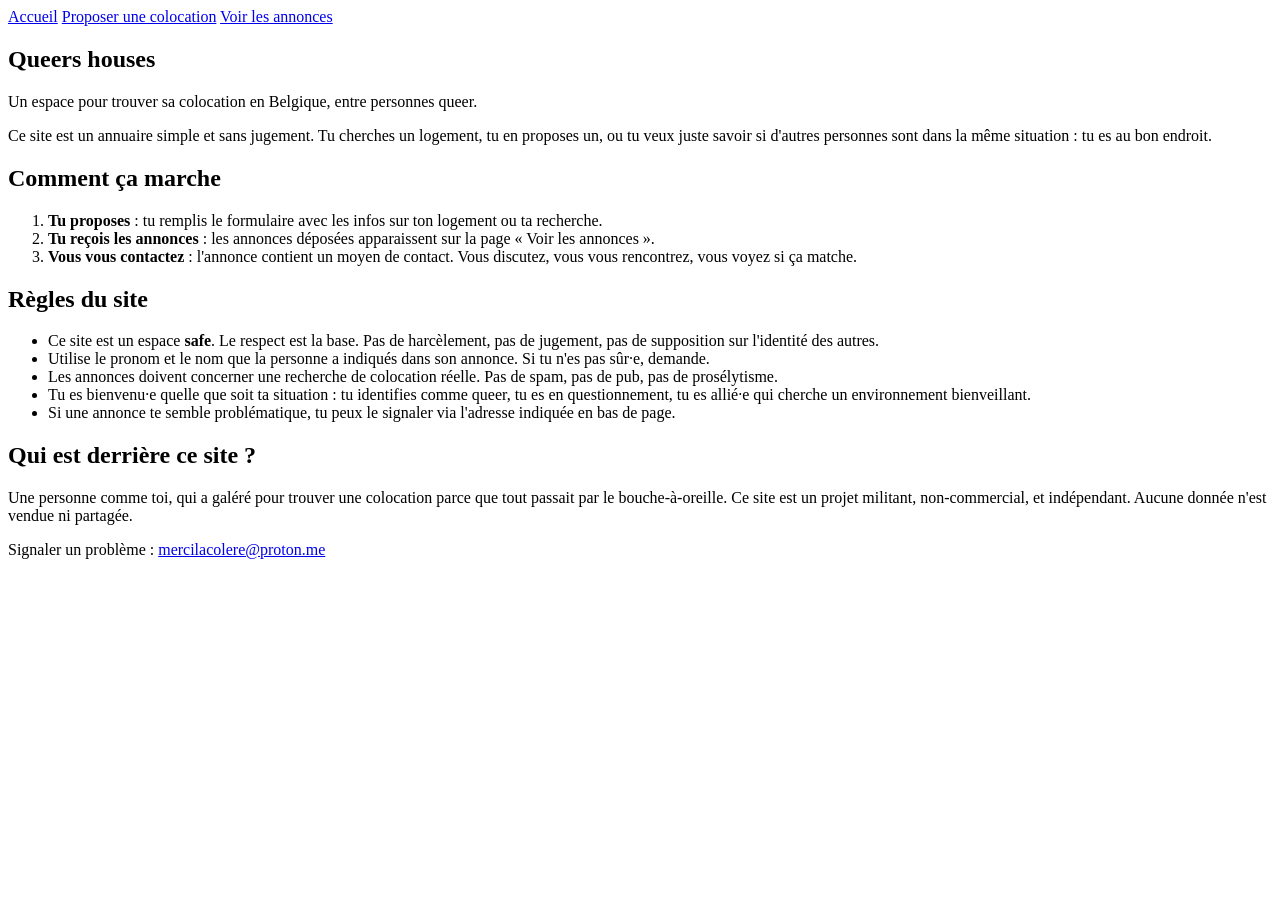
==== index.html @ 4455179f "Add initial HTML structure for Queers houses site" ====
<!DOCTYPE html>
<html lang="fr">
<head>
  <meta charset="UTF-8">
  <meta name="viewport" content="width=device-width, initial-scale=1.0">
  <meta name="robots" content="noindex, nofollow">
  <title>Queers houses</title>
  <link rel="stylesheet" href="style.css">
</head>
<body>
  <header>
    <nav>
      <a href="index.html" class="active">Accueil</a>
      <a href="proposer.html">Proposer une colocation</a>
      <a href="annonces.html">Voir les annonces</a>
    </nav>
  </header>

  <main>
    <section class="hero">
      <h1>Queers houses</h1>
      <p class="tagline">Un espace pour trouver sa colocation en Belgique, entre personnes queer.</p>
      <p>Ce site est un annuaire simple et sans jugement. Tu cherches un logement, tu en proposes un, ou tu veux juste savoir si d'autres personnes sont dans la même situation : tu es au bon endroit.</p>
    </section>

    <section>
      <h2>Comment ça marche</h2>
      <ol>
        <li><strong>Tu proposes</strong> : tu remplis le formulaire avec les infos sur ton logement ou ta recherche.</li>
        <li><strong>Tu reçois les annonces</strong> : les annonces déposées apparaissent sur la page « Voir les annonces ».</li>
        <li><strong>Vous vous contactez</strong> : l'annonce contient un moyen de contact. Vous discutez, vous vous rencontrez, vous voyez si ça matche.</li>
      </ol>
    </section>

    <section>
      <h2>Règles du site</h2>
      <ul>
        <li>Ce site est un espace <strong>safe</strong>. Le respect est la base. Pas de harcèlement, pas de jugement, pas de supposition sur l'identité des autres.</li>
        <li>Utilise le pronom et le nom que la personne a indiqués dans son annonce. Si tu n'es pas sûr·e, demande.</li>
        <li>Les annonces doivent concerner une recherche de colocation réelle. Pas de spam, pas de pub, pas de prosélytisme.</li>
        <li>Tu es bienvenu·e quelle que soit ta situation : tu identifies comme queer, tu es en questionnement, tu es allié·e qui cherche un environnement bienveillant.</li>
        <li>Si une annonce te semble problématique, tu peux le signaler via l'adresse indiquée en bas de page.</li>
      </ul>
    </section>

    <section>
      <h2>Qui est derrière ce site ?</h2>
      <p>Une personne comme toi, qui a galéré pour trouver une colocation parce que tout passait par le bouche-à-oreille. Ce site est un projet militant, non-commercial, et indépendant. Aucune donnée n'est vendue ni partagée.</p>
    </section>
  </main>

  <footer>
    <p>Signaler un problème : <a href="mailto:mercilacolere@proton.me">mercilacolere@proton.me</a></p>
  </footer>
</body>
</html>
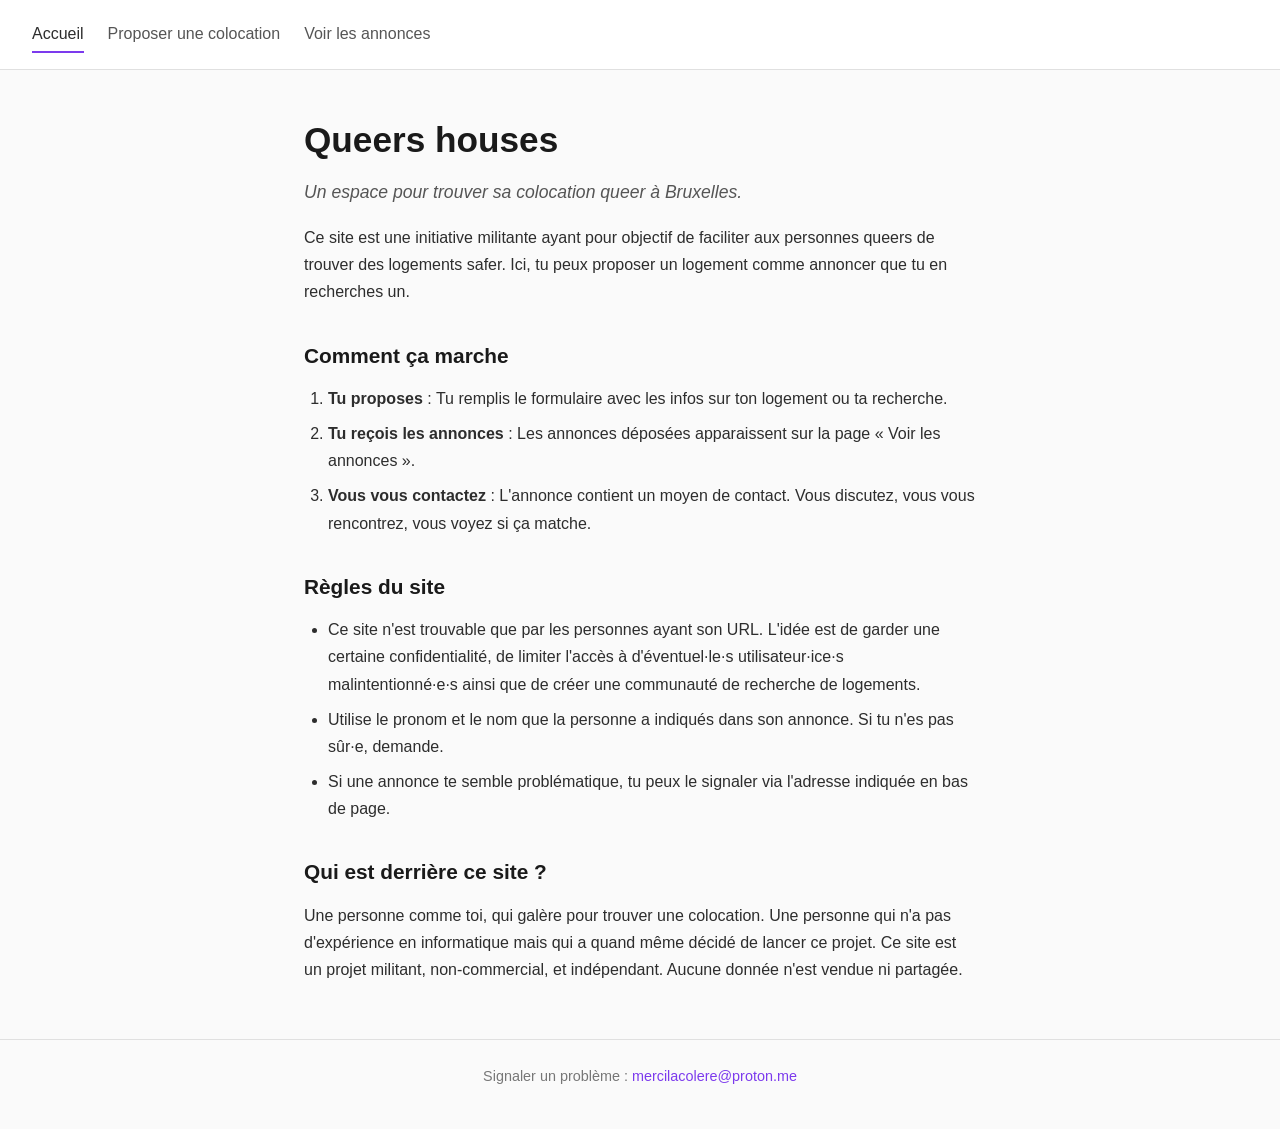
==== commit 851afff2: "Revise content for clarity and detail in index.html Updated text to enhance clarity and specificity " ====
--- a/index.html
+++ b/index.html
@@ -19,33 +19,31 @@
   <main>
     <section class="hero">
       <h1>Queers houses</h1>
-      <p class="tagline">Un espace pour trouver sa colocation en Belgique, entre personnes queer.</p>
-      <p>Ce site est un annuaire simple et sans jugement. Tu cherches un logement, tu en proposes un, ou tu veux juste savoir si d'autres personnes sont dans la même situation : tu es au bon endroit.</p>
+      <p class="tagline">Un espace pour trouver sa colocation queer à Bruxelles.</p>
+      <p>Ce site est une initiative militante ayant pour objectif de faciliter aux personnes queers de trouver des logements safer. Ici, tu peux proposer un logement comme annoncer que tu en recherches un.</p>
     </section>
 
     <section>
       <h2>Comment ça marche</h2>
       <ol>
-        <li><strong>Tu proposes</strong> : tu remplis le formulaire avec les infos sur ton logement ou ta recherche.</li>
-        <li><strong>Tu reçois les annonces</strong> : les annonces déposées apparaissent sur la page « Voir les annonces ».</li>
-        <li><strong>Vous vous contactez</strong> : l'annonce contient un moyen de contact. Vous discutez, vous vous rencontrez, vous voyez si ça matche.</li>
+        <li><strong>Tu proposes</strong> : Tu remplis le formulaire avec les infos sur ton logement ou ta recherche.</li>
+        <li><strong>Tu reçois les annonces</strong> : Les annonces déposées apparaissent sur la page « Voir les annonces ».</li>
+        <li><strong>Vous vous contactez</strong> : L'annonce contient un moyen de contact. Vous discutez, vous vous rencontrez, vous voyez si ça matche.</li>
       </ol>
     </section>
 
     <section>
       <h2>Règles du site</h2>
       <ul>
-        <li>Ce site est un espace <strong>safe</strong>. Le respect est la base. Pas de harcèlement, pas de jugement, pas de supposition sur l'identité des autres.</li>
+        <li>Ce site n'est trouvable que par les personnes ayant son URL. L'idée est de garder une certaine confidentialité, de limiter l'accès à d'éventuel·le·s utilisateur·ice·s malintentionné·e·s ainsi que de créer une communauté de recherche de logements.</li>
         <li>Utilise le pronom et le nom que la personne a indiqués dans son annonce. Si tu n'es pas sûr·e, demande.</li>
-        <li>Les annonces doivent concerner une recherche de colocation réelle. Pas de spam, pas de pub, pas de prosélytisme.</li>
-        <li>Tu es bienvenu·e quelle que soit ta situation : tu identifies comme queer, tu es en questionnement, tu es allié·e qui cherche un environnement bienveillant.</li>
         <li>Si une annonce te semble problématique, tu peux le signaler via l'adresse indiquée en bas de page.</li>
       </ul>
     </section>
 
     <section>
       <h2>Qui est derrière ce site ?</h2>
-      <p>Une personne comme toi, qui a galéré pour trouver une colocation parce que tout passait par le bouche-à-oreille. Ce site est un projet militant, non-commercial, et indépendant. Aucune donnée n'est vendue ni partagée.</p>
+      <p>Une personne comme toi, qui galère pour trouver une colocation. Une personne qui n'a pas d'expérience en informatique mais qui a quand même décidé de lancer ce projet. Ce site est un projet militant, non-commercial, et indépendant. Aucune donnée n'est vendue ni partagée.</p>
     </section>
   </main>
 
--- a/style.css
+++ b/style.css
@@ -0,0 +1,283 @@
+/* ===== Reset & Base ===== */
+*, *::before, *::after {
+  box-sizing: border-box;
+  margin: 0;
+  padding: 0;
+}
+
+body {
+  font-family: 'Liberation Sans', 'Segoe UI', system-ui, sans-serif;
+  line-height: 1.7;
+  color: #2d2d2d;
+  background: #fafafa;
+  min-height: 100vh;
+  display: flex;
+  flex-direction: column;
+}
+
+/* ===== Header & Nav ===== */
+header {
+  background: #fff;
+  border-bottom: 1px solid #e0e0e0;
+  padding: 1rem 2rem;
+}
+
+nav {
+  display: flex;
+  gap: 1.5rem;
+  flex-wrap: wrap;
+}
+
+nav a {
+  text-decoration: none;
+  color: #555;
+  font-weight: 500;
+  padding: 0.25rem 0;
+  border-bottom: 2px solid transparent;
+  transition: color 0.2s, border-color 0.2s;
+}
+
+nav a:hover {
+  color: #2d2d2d;
+}
+
+nav a.active {
+  color: #2d2d2d;
+  border-bottom-color: #7c3aed;
+}
+
+/* ===== Main ===== */
+main {
+  flex: 1;
+  max-width: 720px;
+  width: 100%;
+  margin: 0 auto;
+  padding: 2.5rem 1.5rem;
+}
+
+h1 {
+  font-size: 1.8rem;
+  margin-bottom: 1rem;
+  color: #1a1a1a;
+}
+
+h2 {
+  font-size: 1.3rem;
+  margin: 2rem 0 0.75rem;
+  color: #1a1a1a;
+}
+
+p {
+  margin-bottom: 1rem;
+}
+
+ul, ol {
+  padding-left: 1.5rem;
+  margin-bottom: 1rem;
+}
+
+li {
+  margin-bottom: 0.5rem;
+}
+
+/* ===== Hero ===== */
+.hero {
+  margin-bottom: 2rem;
+}
+
+.hero h1 {
+  font-size: 2.2rem;
+  margin-bottom: 0.5rem;
+}
+
+.tagline {
+  font-size: 1.1rem;
+  color: #555;
+  font-style: italic;
+}
+
+/* ===== Form ===== */
+.form {
+  margin-top: 1.5rem;
+  display: flex;
+  flex-direction: column;
+  gap: 1.25rem;
+}
+
+.form-group {
+  display: flex;
+  flex-direction: column;
+  gap: 0.35rem;
+}
+
+.form-group label {
+  font-weight: 600;
+  font-size: 0.95rem;
+}
+
+.form-group small {
+  color: #777;
+  font-size: 0.8rem;
+}
+
+.form-group input,
+.form-group select,
+.form-group textarea {
+  padding: 0.6rem 0.75rem;
+  border: 1px solid #ccc;
+  border-radius: 6px;
+  font-size: 1rem;
+  font-family: inherit;
+  background: #fff;
+  transition: border-color 0.2s;
+}
+
+.form-group input:focus,
+.form-group select:focus,
+.form-group textarea:focus {
+  outline: none;
+  border-color: #7c3aed;
+  box-shadow: 0 0 0 3px rgba(124, 58, 237, 0.1);
+}
+
+.form-group textarea {
+  resize: vertical;
+  min-height: 100px;
+}
+
+button[type="submit"] {
+  margin-top: 0.5rem;
+  padding: 0.75rem 1.5rem;
+  background: #7c3aed;
+  color: #fff;
+  border: none;
+  border-radius: 6px;
+  font-size: 1rem;
+  font-weight: 600;
+  cursor: pointer;
+  transition: background 0.2s;
+}
+
+button[type="submit"]:hover {
+  background: #6d28d9;
+}
+
+/* ===== Annonces ===== */
+.annonces {
+  display: flex;
+  flex-direction: column;
+  gap: 1.5rem;
+  margin-top: 1.5rem;
+}
+
+.annonce {
+  background: #fff;
+  border: 1px solid #e0e0e0;
+  border-radius: 8px;
+  padding: 1.25rem 1.5rem;
+}
+
+.annonce-meta {
+  display: flex;
+  align-items: center;
+  gap: 0.75rem;
+  margin-bottom: 0.5rem;
+  flex-wrap: wrap;
+}
+
+.badge {
+  display: inline-block;
+  padding: 0.15rem 0.6rem;
+  border-radius: 4px;
+  font-size: 0.8rem;
+  font-weight: 600;
+}
+
+.badge-proposer {
+  background: #ede9fe;
+  color: #6d28d9;
+}
+
+.badge-chercher {
+  background: #d1fae5;
+  color: #065f46;
+}
+
+.annonce-quartier {
+  font-weight: 600;
+  color: #444;
+}
+
+.annonce-date {
+  color: #888;
+  font-size: 0.85rem;
+  margin-left: auto;
+}
+
+.annonce h3 {
+  font-size: 1.1rem;
+  margin-bottom: 0.5rem;
+}
+
+.annonce p {
+  margin-bottom: 0.5rem;
+}
+
+.annonce-contact {
+  font-size: 0.9rem;
+  color: #555;
+}
+
+.empty-state {
+  text-align: center;
+  color: #888;
+  font-style: italic;
+  margin-top: 2rem;
+}
+
+/* ===== Footer ===== */
+footer {
+  text-align: center;
+  padding: 1.5rem;
+  border-top: 1px solid #e0e0e0;
+  color: #777;
+  font-size: 0.9rem;
+}
+
+footer a {
+  color: #7c3aed;
+  text-decoration: none;
+}
+
+footer a:hover {
+  text-decoration: underline;
+}
+
+/* ===== Responsive ===== */
+@media (max-width: 600px) {
+  header {
+    padding: 0.75rem 1rem;
+  }
+
+  nav {
+    gap: 1rem;
+  }
+
+  main {
+    padding: 1.5rem 1rem;
+  }
+
+  .hero h1 {
+    font-size: 1.7rem;
+  }
+
+  .annonce-meta {
+    flex-direction: column;
+    align-items: flex-start;
+    gap: 0.25rem;
+  }
+
+  .annonce-date {
+    margin-left: 0;
+  }
+}
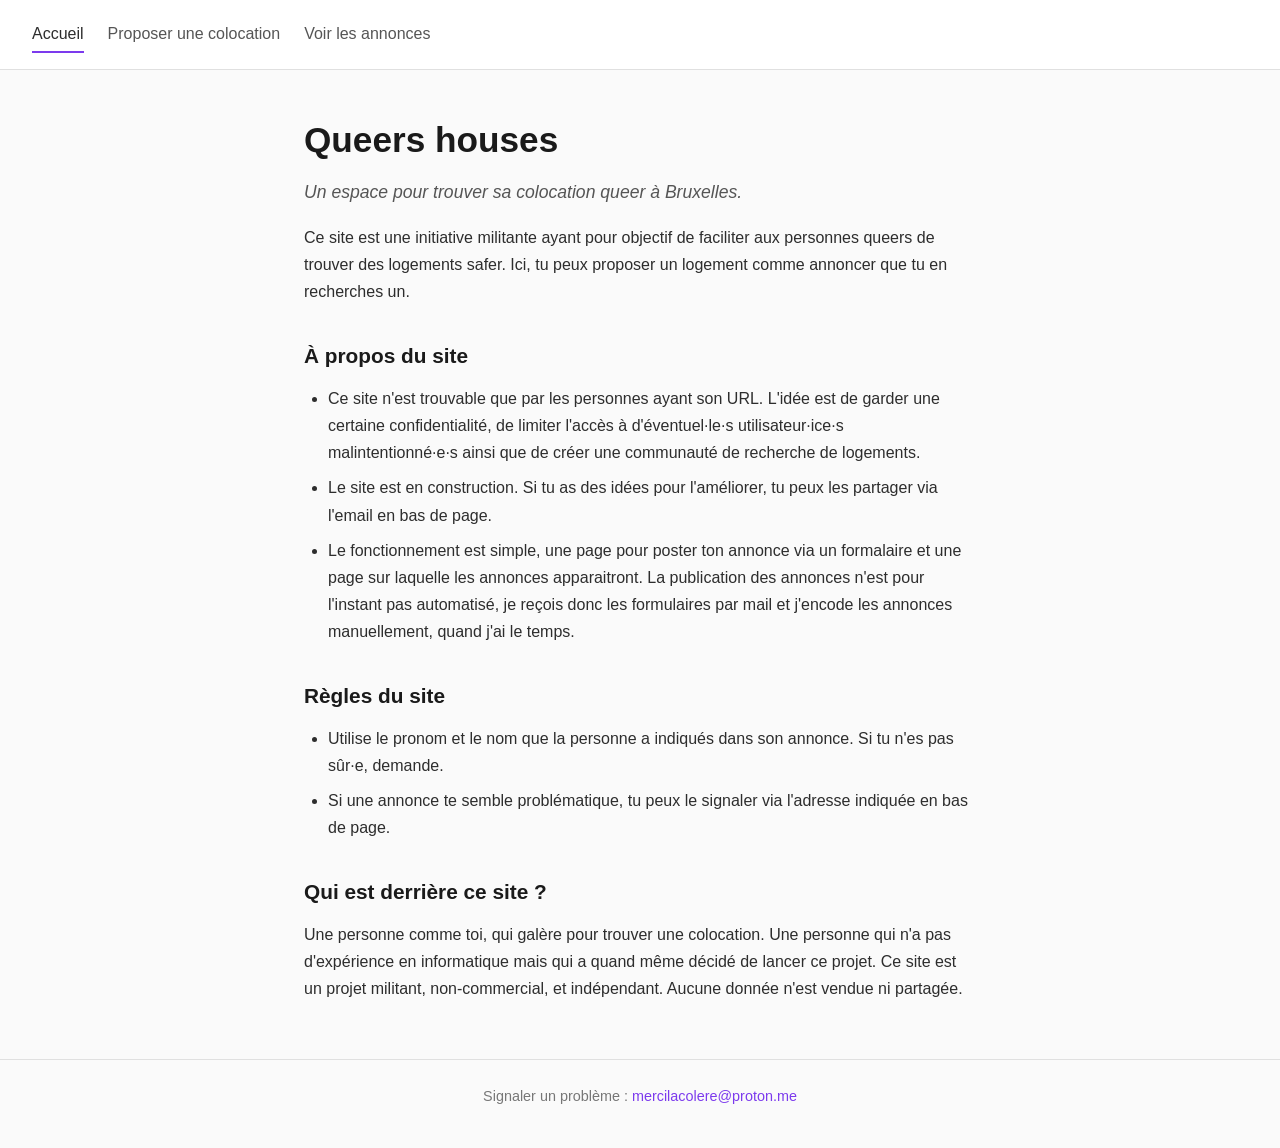
==== commit 76ff9dd7: "Revise site information and update sections Added a new section about the site and removed details f" ====
--- a/index.html
+++ b/index.html
@@ -23,19 +23,18 @@
       <p>Ce site est une initiative militante ayant pour objectif de faciliter aux personnes queers de trouver des logements safer. Ici, tu peux proposer un logement comme annoncer que tu en recherches un.</p>
     </section>
 
-    <section>
-      <h2>Comment ça marche</h2>
-      <ol>
-        <li><strong>Tu proposes</strong> : Tu remplis le formulaire avec les infos sur ton logement ou ta recherche.</li>
-        <li><strong>Tu reçois les annonces</strong> : Les annonces déposées apparaissent sur la page « Voir les annonces ».</li>
-        <li><strong>Vous vous contactez</strong> : L'annonce contient un moyen de contact. Vous discutez, vous vous rencontrez, vous voyez si ça matche.</li>
-      </ol>
+        <section>
+      <h2>À propos du site</h2>
+      <ul>
+        <li>Ce site n'est trouvable que par les personnes ayant son URL. L'idée est de garder une certaine confidentialité, de limiter l'accès à d'éventuel·le·s utilisateur·ice·s malintentionné·e·s ainsi que de créer une communauté de recherche de logements.</li>
+        <li>Le site est en construction. Si tu as des idées pour l'améliorer, tu peux les partager via l'email en bas de page.</li>
+        <li>Le fonctionnement est simple, une page pour poster ton annonce via un formalaire et une page sur laquelle les annonces apparaitront. La publication des annonces n'est pour l'instant pas automatisé, je reçois donc les formulaires par mail et j'encode les annonces manuellement, quand j'ai le temps.</li>
+      </ul>
     </section>
 
     <section>
       <h2>Règles du site</h2>
       <ul>
-        <li>Ce site n'est trouvable que par les personnes ayant son URL. L'idée est de garder une certaine confidentialité, de limiter l'accès à d'éventuel·le·s utilisateur·ice·s malintentionné·e·s ainsi que de créer une communauté de recherche de logements.</li>
         <li>Utilise le pronom et le nom que la personne a indiqués dans son annonce. Si tu n'es pas sûr·e, demande.</li>
         <li>Si une annonce te semble problématique, tu peux le signaler via l'adresse indiquée en bas de page.</li>
       </ul>
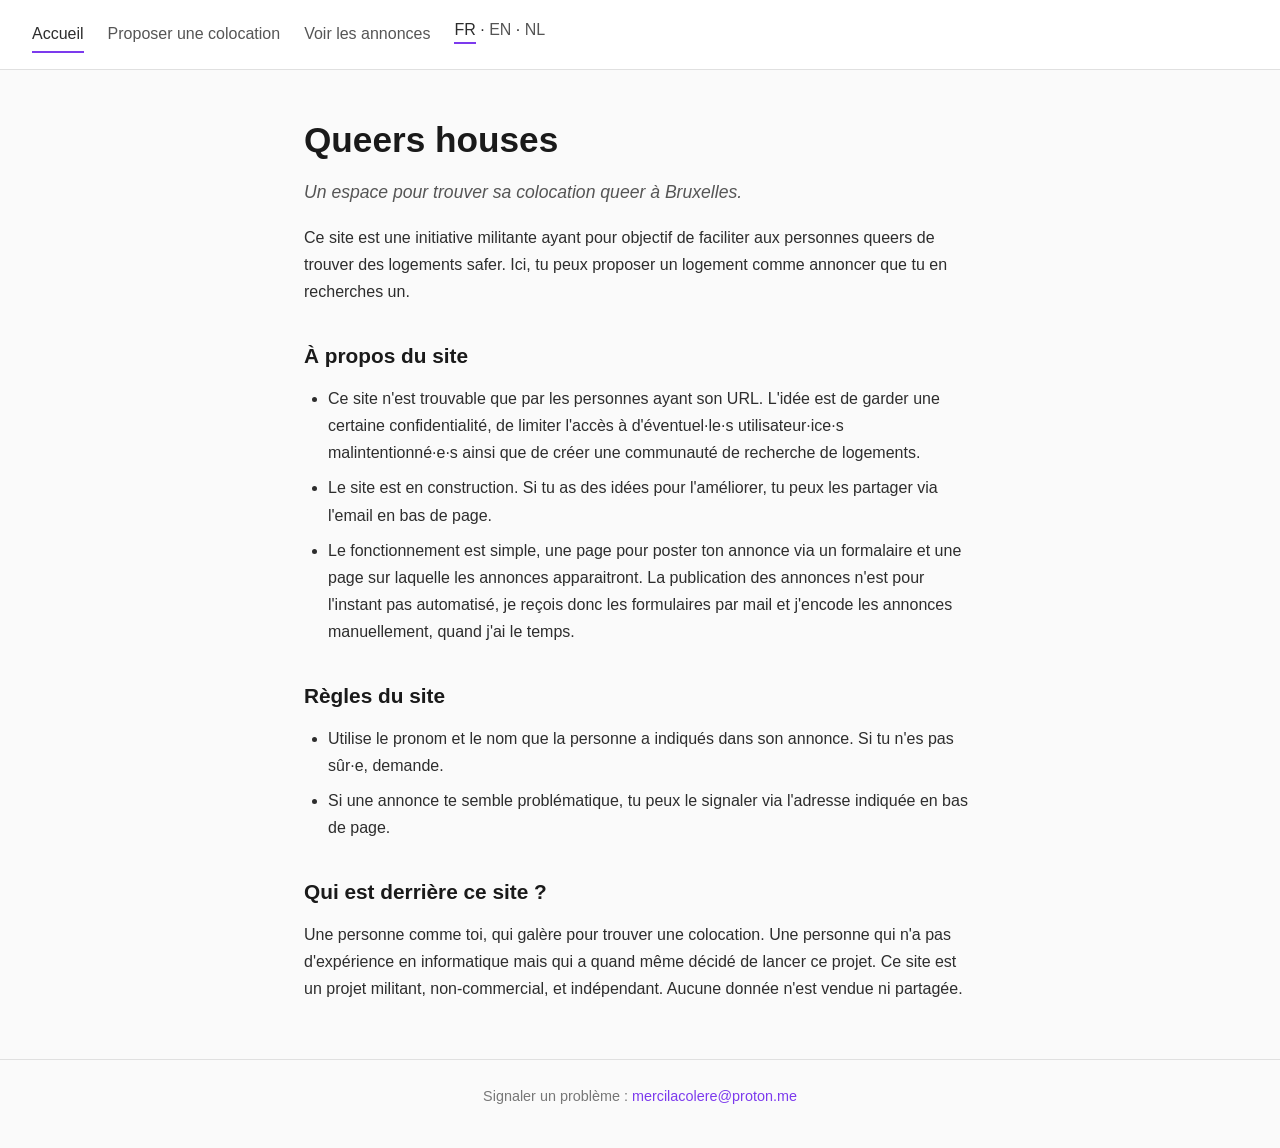
==== commit 6ba60d84: "Add language switcher to navigation" ====
--- a/index.html
+++ b/index.html
@@ -13,6 +13,11 @@
       <a href="index.html" class="active">Accueil</a>
       <a href="proposer.html">Proposer une colocation</a>
       <a href="annonces.html">Voir les annonces</a>
+      <span class="lang-switcher">
+        <a href="index.html" class="active">FR</a> ·
+        <a href="index-en.html">EN</a> ·
+        <a href="index-nl.html">NL</a>
+      </span>
     </nav>
   </header>
 
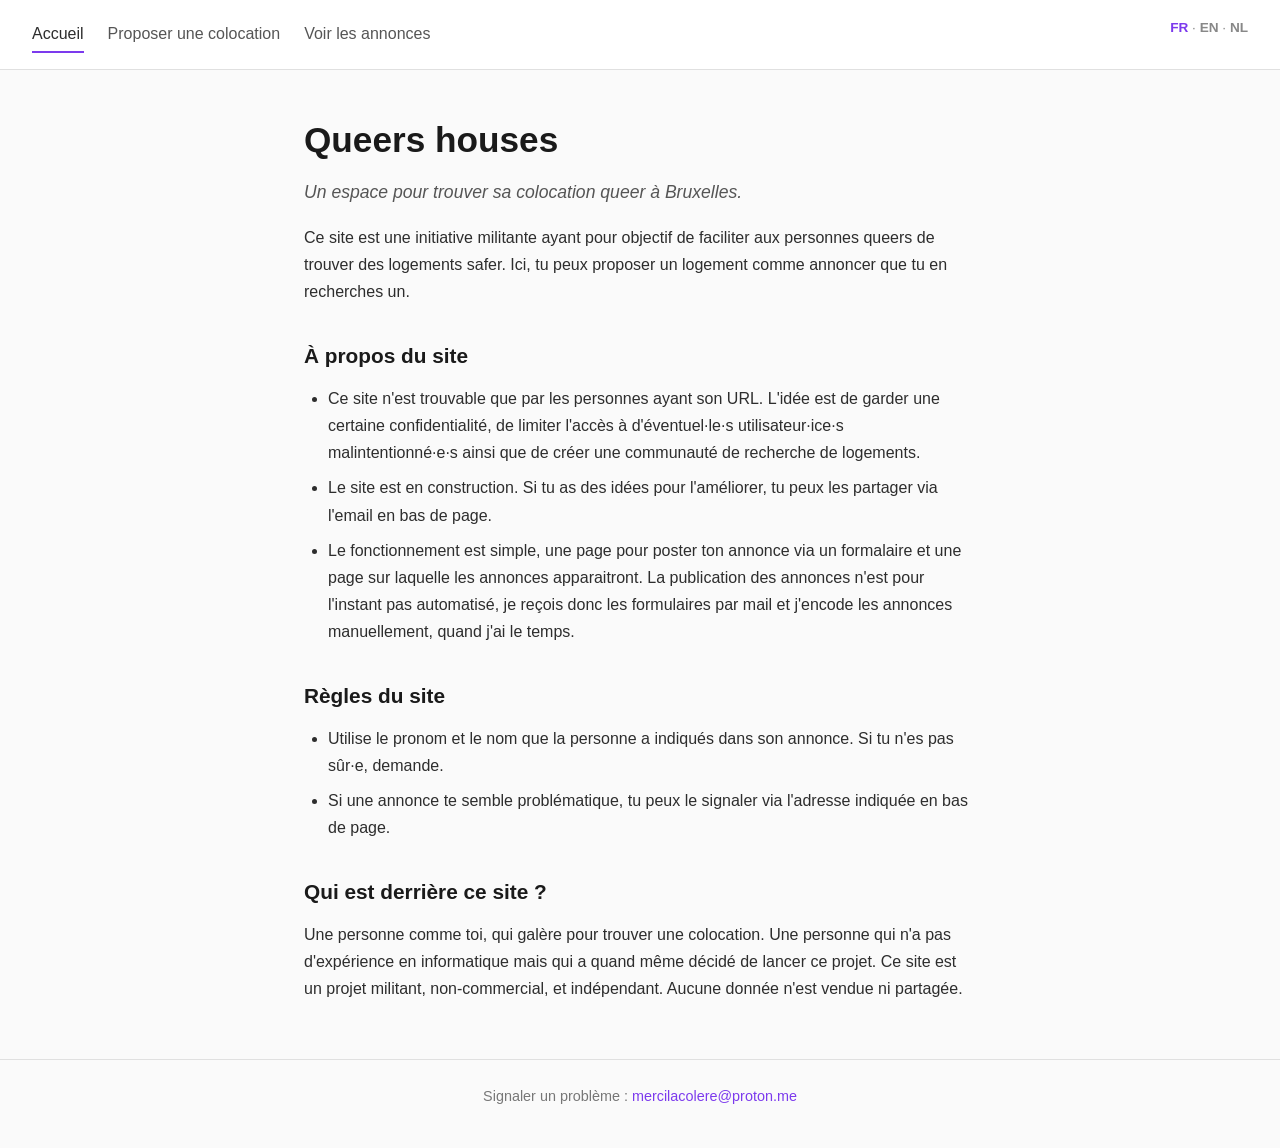
==== commit abba22ec: "Fix HTML formatting in index.html" ====
--- a/index.html
+++ b/index.html
@@ -28,7 +28,7 @@
       <p>Ce site est une initiative militante ayant pour objectif de faciliter aux personnes queers de trouver des logements safer. Ici, tu peux proposer un logement comme annoncer que tu en recherches un.</p>
     </section>
 
-        <section>
+    <section>
       <h2>À propos du site</h2>
       <ul>
         <li>Ce site n'est trouvable que par les personnes ayant son URL. L'idée est de garder une certaine confidentialité, de limiter l'accès à d'éventuel·le·s utilisateur·ice·s malintentionné·e·s ainsi que de créer une communauté de recherche de logements.</li>
--- a/style.css
+++ b/style.css
@@ -281,3 +281,41 @@
     margin-left: 0;
   }
 }
+  
+/* ===== Language Switcher ===== */
+.lang-switcher {
+  margin-left: auto;
+  font-size: 0.85rem;
+  color: #888;
+}
+
+.lang-switcher a {
+  font-weight: 600;
+  border-bottom: none !important;
+  color: #888;
+}
+
+.lang-switcher a:hover {
+  color: #2d2d2d;
+}
+
+.lang-switcher a.active {
+  color: #7c3aed;
+}
+
+/* ===== Photos dans les annonces ===== */
+.annonce-photos {
+  display: flex;
+  gap: 0.5rem;
+  margin-bottom: 0.75rem;
+  overflow-x: auto;
+  padding-bottom: 0.25rem;
+}
+
+.annonce-photos img {
+  width: 100px;
+  height: 100px;
+  object-fit: cover;
+  border-radius: 6px;
+  flex-shrink: 0;
+}
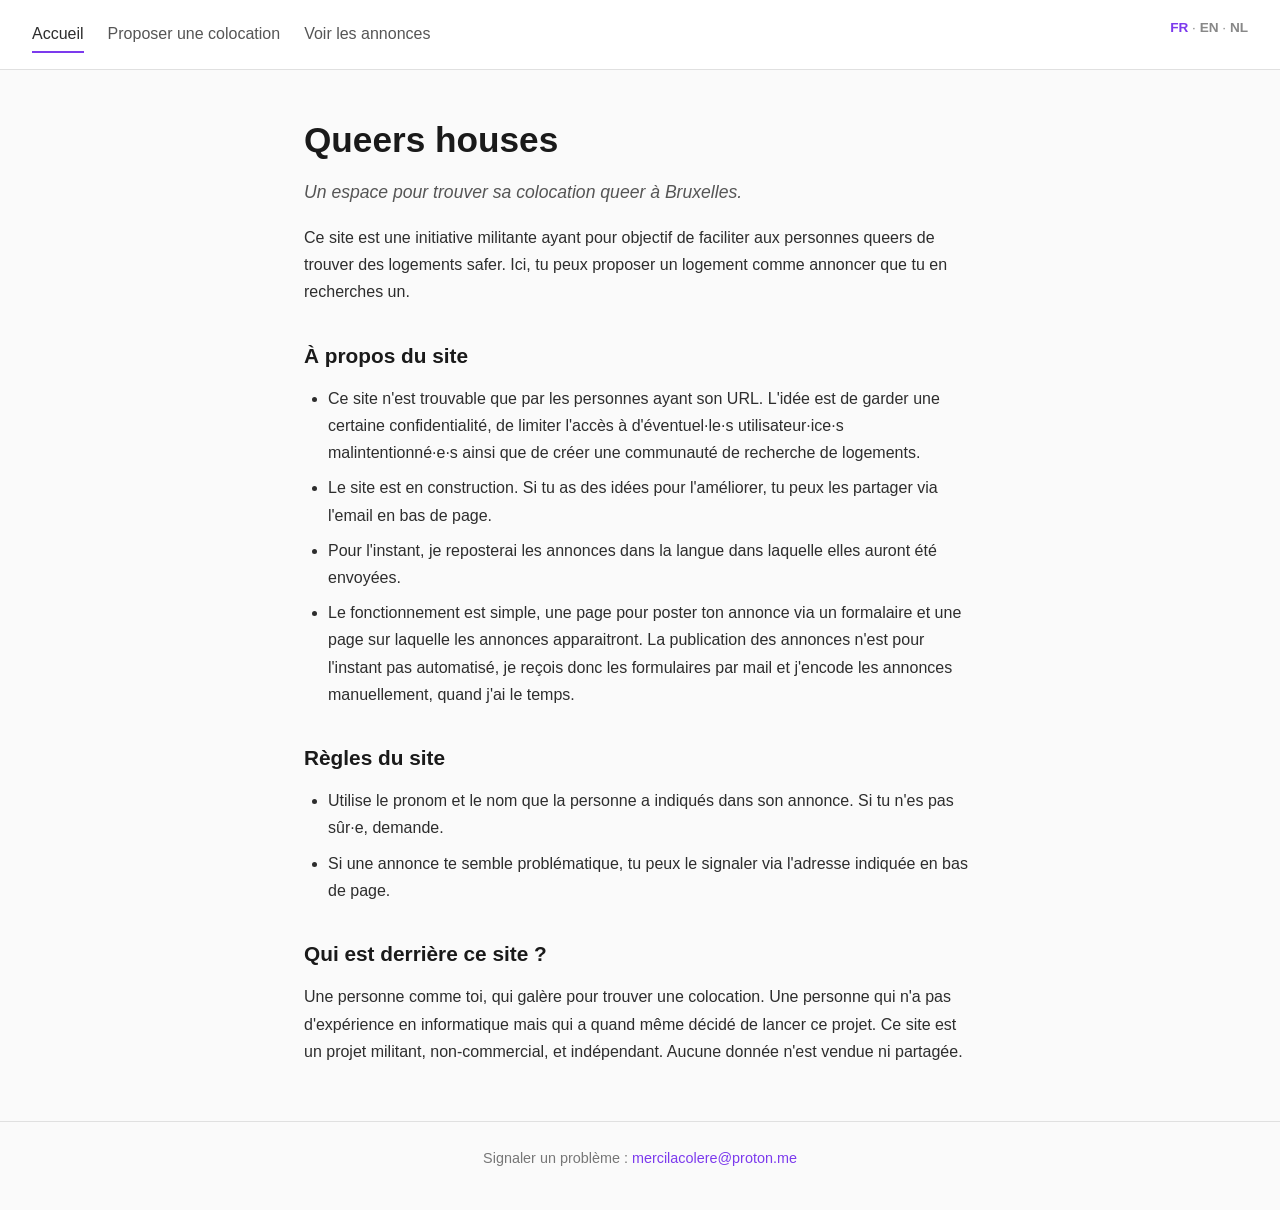
==== commit f16e6aab: "Add note about reposting ads in original language" ====
--- a/index.html
+++ b/index.html
@@ -33,6 +33,7 @@
       <ul>
         <li>Ce site n'est trouvable que par les personnes ayant son URL. L'idée est de garder une certaine confidentialité, de limiter l'accès à d'éventuel·le·s utilisateur·ice·s malintentionné·e·s ainsi que de créer une communauté de recherche de logements.</li>
         <li>Le site est en construction. Si tu as des idées pour l'améliorer, tu peux les partager via l'email en bas de page.</li>
+        <li>Pour l'instant, je reposterai les annonces dans la langue dans laquelle elles auront été envoyées.</li>
         <li>Le fonctionnement est simple, une page pour poster ton annonce via un formalaire et une page sur laquelle les annonces apparaitront. La publication des annonces n'est pour l'instant pas automatisé, je reçois donc les formulaires par mail et j'encode les annonces manuellement, quand j'ai le temps.</li>
       </ul>
     </section>
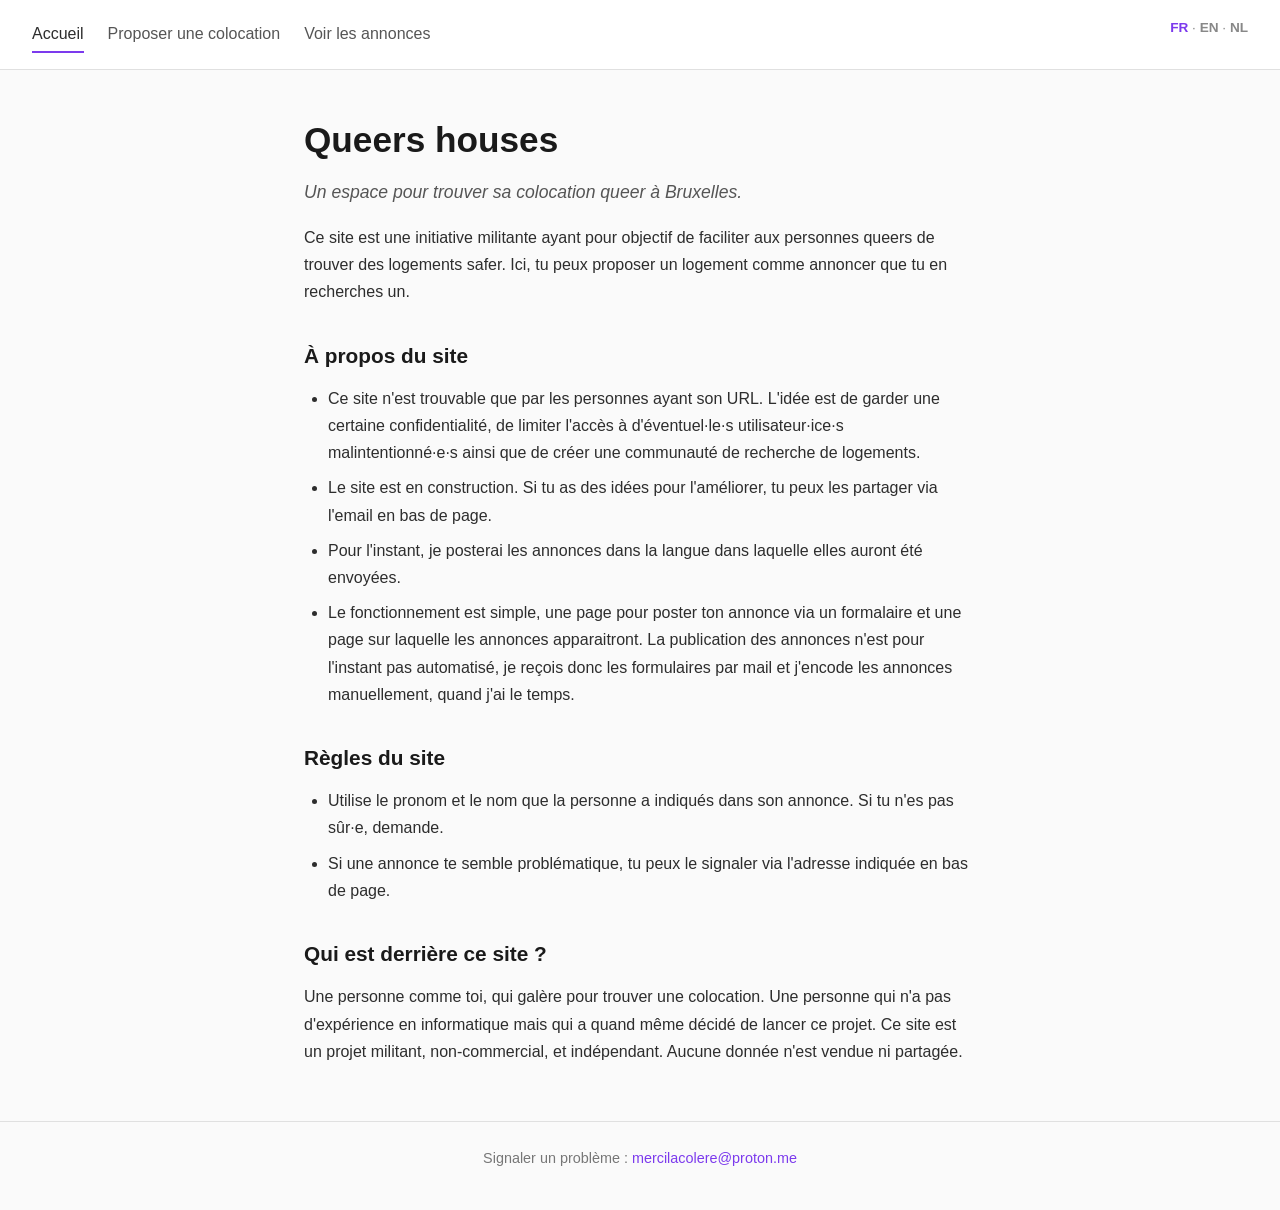
==== commit ff17fb9c: "Correct typo in announcement posting language" ====
--- a/index.html
+++ b/index.html
@@ -33,7 +33,7 @@
       <ul>
         <li>Ce site n'est trouvable que par les personnes ayant son URL. L'idée est de garder une certaine confidentialité, de limiter l'accès à d'éventuel·le·s utilisateur·ice·s malintentionné·e·s ainsi que de créer une communauté de recherche de logements.</li>
         <li>Le site est en construction. Si tu as des idées pour l'améliorer, tu peux les partager via l'email en bas de page.</li>
-        <li>Pour l'instant, je reposterai les annonces dans la langue dans laquelle elles auront été envoyées.</li>
+        <li>Pour l'instant, je posterai les annonces dans la langue dans laquelle elles auront été envoyées.</li>
         <li>Le fonctionnement est simple, une page pour poster ton annonce via un formalaire et une page sur laquelle les annonces apparaitront. La publication des annonces n'est pour l'instant pas automatisé, je reçois donc les formulaires par mail et j'encode les annonces manuellement, quand j'ai le temps.</li>
       </ul>
     </section>
